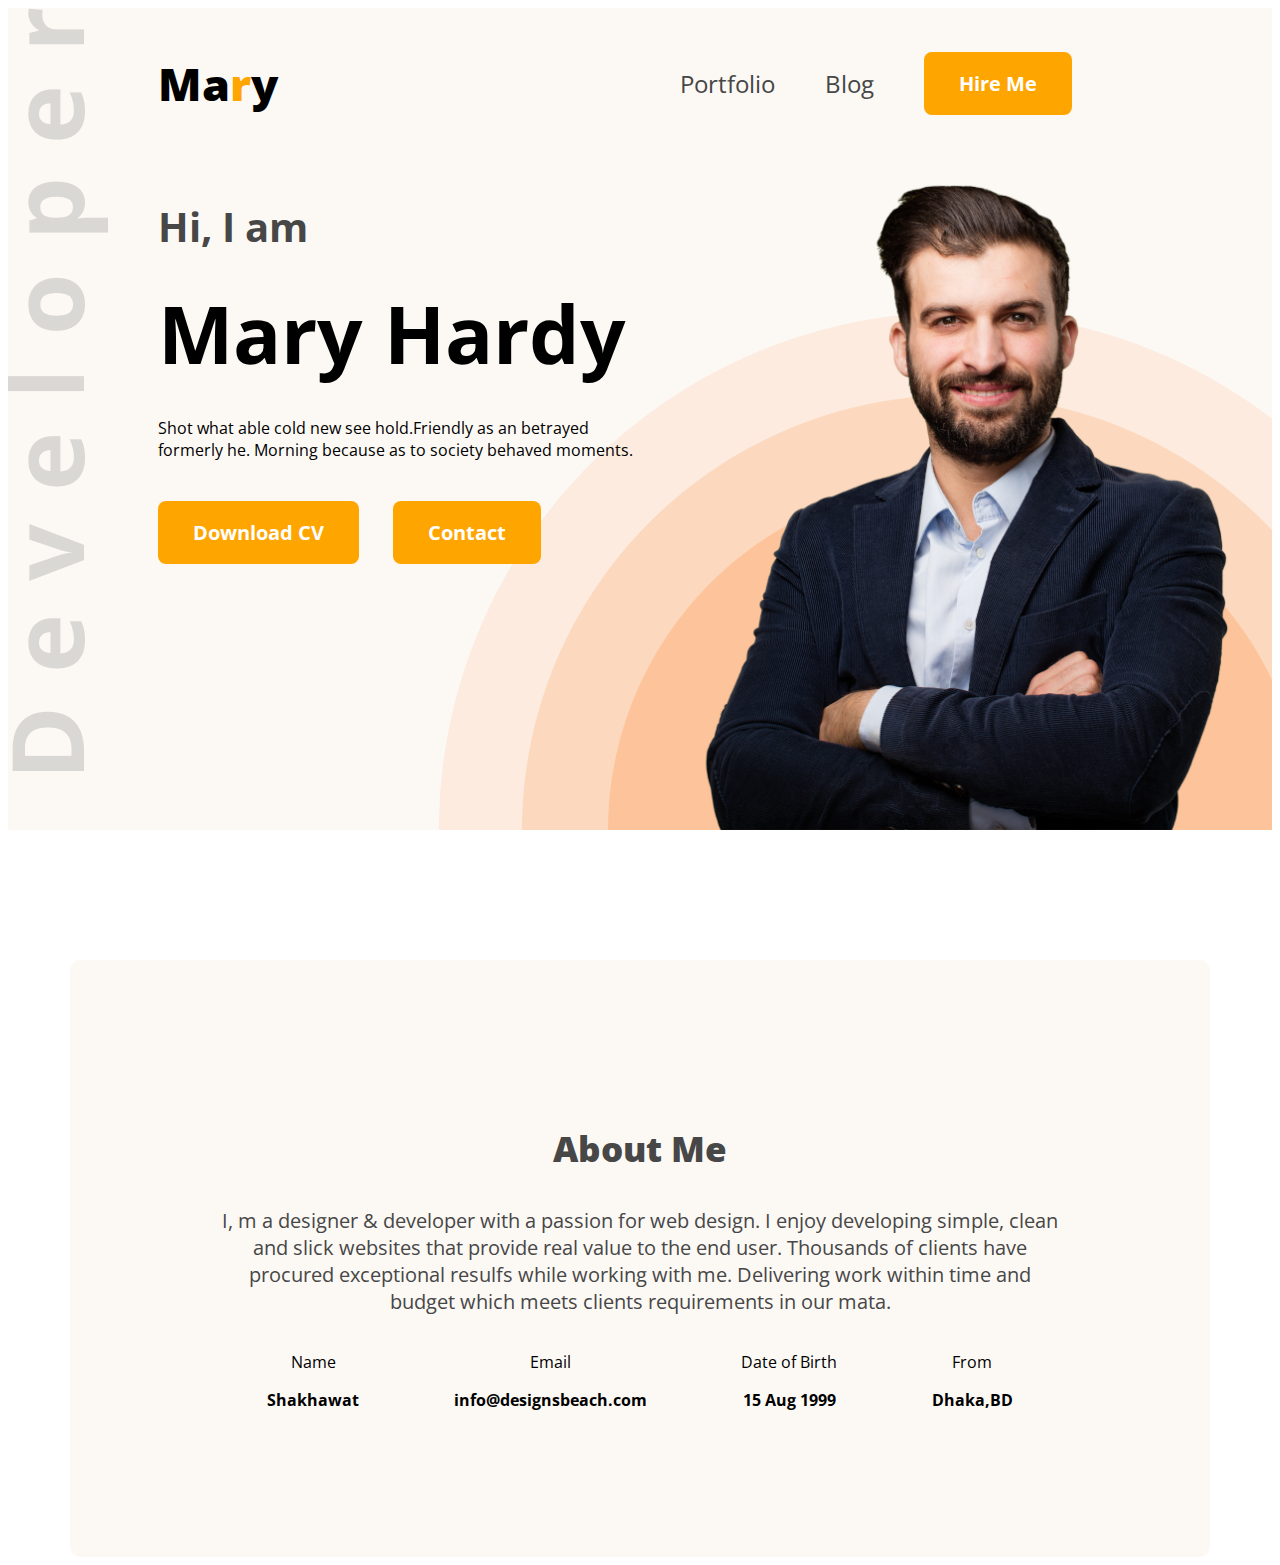
==== index2.html @ ee1c8a88 "new file" ====
<!DOCTYPE html>
<html lang="en">
<head>
    <meta charset="UTF-8">
    <meta name="viewport" content="width=device-width, initial-scale=1.0">
    <title>Web Portfolio</title>
    <link rel="stylesheet" href="portfolio.css">
</head>
<body>
    <header class="header section-background">
             <nav>
                <h3 class="nav-titile">Ma<span class="style-text">r</span>y</h3>
                <ul>
                <li><a class="dark-2" href="">Portfolio</a></li>
                <li><a class="dark-2" href="">Blog</a></li>
                <li><a href=""><button class="btn-orange">Hire Me</button></a></li>
                </ul>
             </nav>
             <div class="banner">
                <div class="banner-content">
                    <h3 class="greetings dark-2">Hi, I  am</h3>
                    <h1 class="title">Mary Hardy</h1>
                    <p class="description">Shot what able cold new see hold.Friendly as an betrayed formerly he. Morning because as to society behaved moments.</p>
                    <button class="btn-orange btn-gap">Download CV</button>
                    <button class="btn-orange btn-gap">Contact</button>
                </div>
                <img class="banner-image" src="images/hardy.png" alt="">
             </div>
    </header>
    <main>
        <section class="about section-background">
            <h3 class="section-title">About Me</h3>
            <p class="section-paragraph">I, m a designer & developer with a passion for web design. I enjoy developing simple, clean and slick websites that provide real value to the end user. Thousands of clients have procured exceptional resulfs while working with me. Delivering work within time and budget which meets clients requirements in our mata.</p>
            <div class="about-items">
                <div class="about-item">
                    <p class="about-title">Name</p>
                    <p class="about-description">Shakhawat</p>
                </div>
                <div class="about-item">
                    <p class="about-title">Email</p>
                    <p class="about-description">info@designsbeach.com</p>
                </div>
                <div class="about-item">
                    <p class="about-title">Date of Birth</p>
                    <p class="about-description">15 Aug 1999</p>
                </div>
                <div class="about-item">
                    <p class="about-title">From</p>
                    <p class="about-description">Dhaka,BD</p>
                </div>
            </div>
        </section>
    </main>
    <footer>

    </footer>
</body>
</html>
---- portfolio.css ----
@import url('https://fonts.googleapis.com/css2?family=Open+Sans:ital,wght@0,300..800;1,300..800&family=Poppins:ital,wght@0,100;0,200;0,300;0,400;0,500;0,600;0,700;0,800;0,900;1,100;1,200;1,300;1,400;1,500;1,600;1,700;1,800;1,900&display=swap');
/* open sans font */

*{
    font-family: open sans;
}
/* Shared styles */
.section-background{
    background-color: rgb(252, 249, 245);
}


.dark-2{
    color: #474747;
}
.section-title{
    font-size: 35px;
    font-weight: 800;
    color: #474747;
}

.section-paragraph{
    font-size: 20px;
    color: #474747;
}

.btn-orange{
    background-color: orange;
    color: white;
    font-size: 20px;
    font-weight: 700;
    cursor: pointer;
    padding: 18px 35px;
    border-radius: 8px;
    border: none;
}

.btn-gap{
    margin-right: 30px;
}

/* header section */

.header{
    background-image: url(images/developer.png), url(images/header_bg.png);
    background-repeat: no-repeat;
    background-position: top left, bottom right;
}

nav{
    display: flex;
    align-items: center;
    justify-content: space-between;
    margin: 0px 150px;
}


h3{
    font-weight: 800;
    font-size: 45px;
}
.style-text{
    color: orange;
}

nav ul{
    display: flex;
    align-items: center;
}

nav ul li{
    list-style: none;
    font-size: 24px;
    margin-right: 50px;
}

nav ul li a{
    text-decoration: none;
}

/* Banner Styles */

.greetings{
    font-size: 40px;
    font-weight: 700;
    margin-bottom: -30px;
}

.banner{
    display: flex;
    justify-content: space-between;
    margin: 0px 35px 0 150px;
}

.banner .title{
    font-weight: bold;
    font-size: 80px;
    margin-bottom: 30px;
}

.banner .description{
    max-width: 580px;
    margin-bottom: 40px;
}

.banner-image{
    width: 580px;
}

/* main section */

main{
    max-width: 1140px;
    margin: 0 auto;
}

.about{
    border-radius: 10px;
    padding: 130px 150px;
    text-align: center;
    margin-top: 130px;
}

.about-items{
    display: flex;
    justify-content: space-around;
}

.about-description{
    font-weight: 700;
}
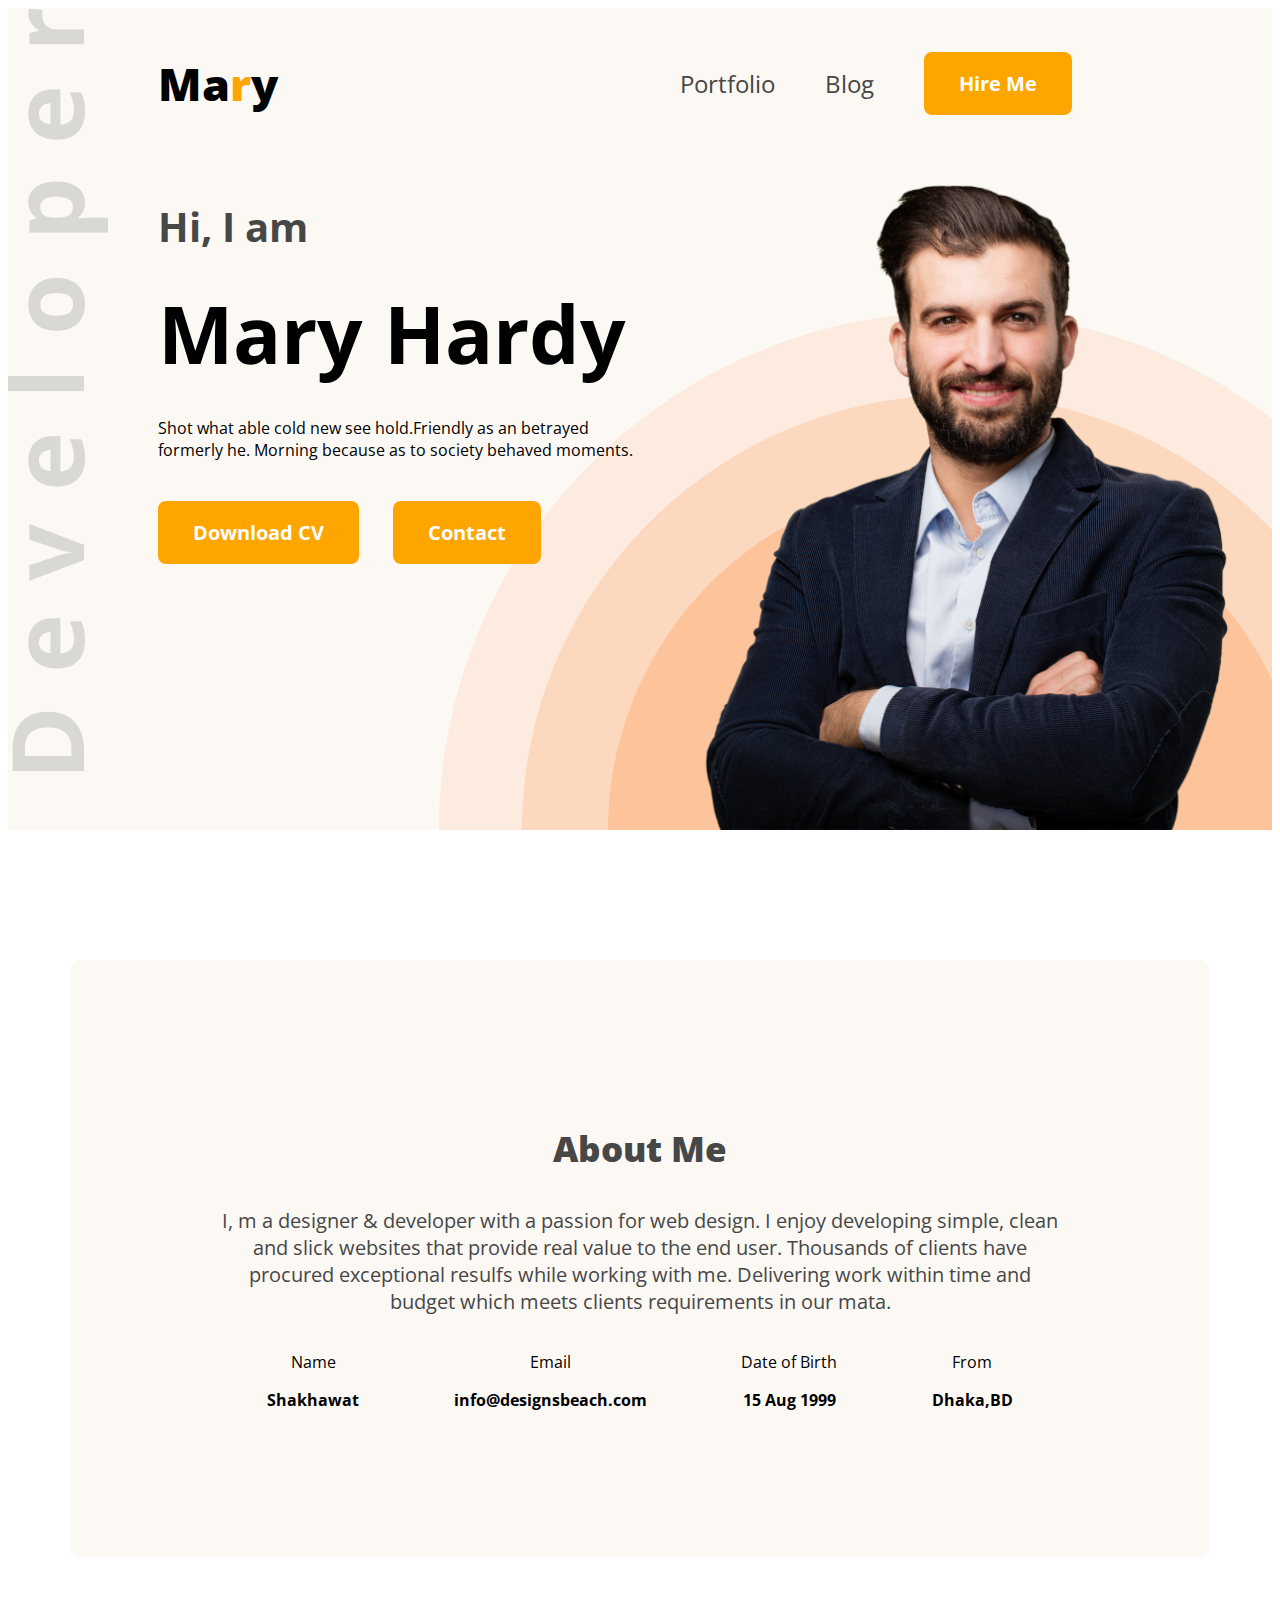
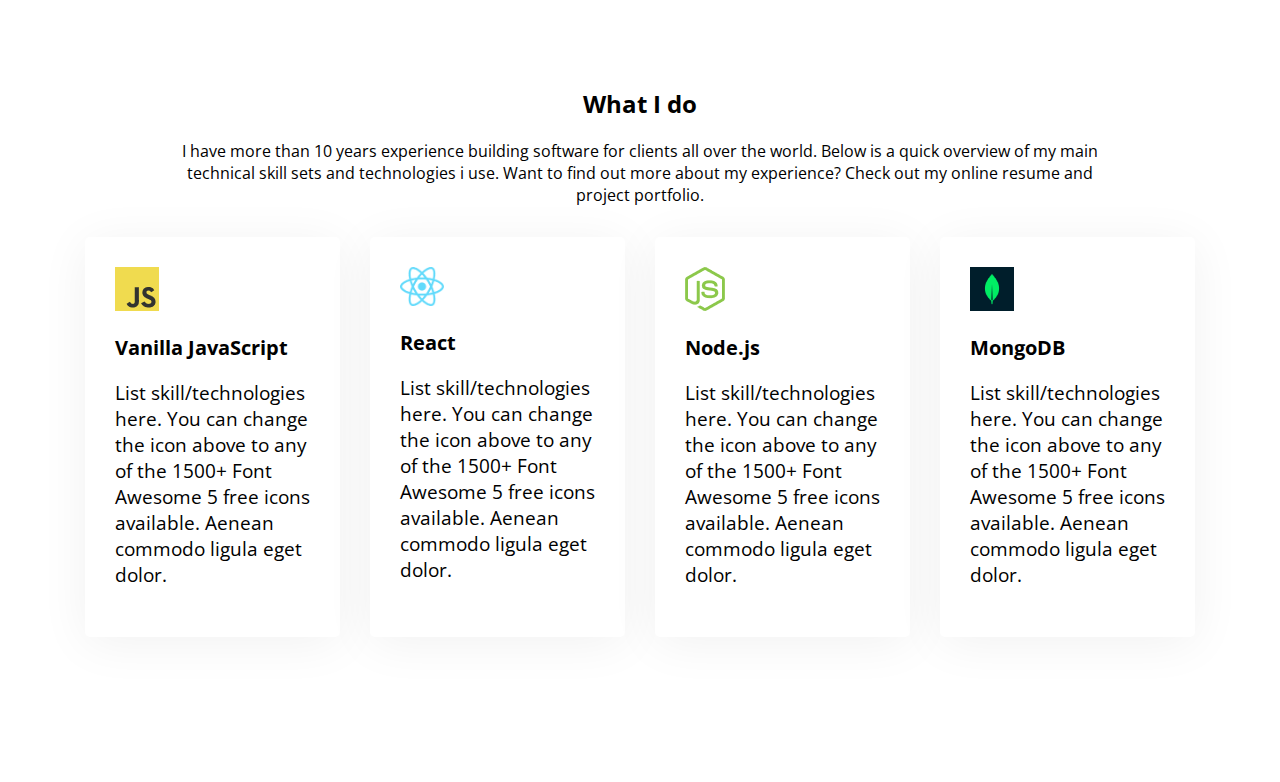
==== commit d6fbf869: "updated work" ====
--- a/index2.html
+++ b/index2.html
@@ -50,6 +50,33 @@
                 </div>
             </div>
         </section>
+        <section class="what-i-do">
+            <h2>What I do</h2>
+            <div class="do-description"><p>I have more than 10 years experience building software for clients all over the world. Below is a quick overview of my main technical skill sets and technologies i use. Want to find out more about my experience? Check out my online resume and project portfolio.</p></div>
+            <div class="card-container">
+                <div class="card">
+                    <img class="card-image" src="images/icons/js.png" alt="">
+                    <h2 class="card-title">Vanilla JavaScript</h2>
+                    <p class="card-description">List skill/technologies here. You can change the icon above to any of the 1500+ Font Awesome 5 free icons available. Aenean commodo ligula eget dolor.</p>
+                </div>
+                <div class="card">
+                    <img class="card-image" src="images/icons/react.png" alt="">
+                    <h2 class="card-title">React</h2>
+                    <p class="card-description">List skill/technologies here. You can change the icon above to any of the 1500+ Font Awesome 5 free icons available. Aenean commodo ligula eget dolor.</p>
+                </div>
+                <div class="card">
+                    <img class="card-image" src="images/icons/nodejs.png" alt="">
+                    <h2 class="card-title">Node.js</h2>
+                    <p class="card-description">List skill/technologies here. You can change the icon above to any of the 1500+ Font Awesome 5 free icons available. Aenean commodo ligula eget dolor.</p>
+                </div>
+                <div class="card">
+                    <img class="card-image" src="images/icons/mongo.png" alt="">
+                    <h2 class="card-title">MongoDB</h2>
+                    <p class="card-description">List skill/technologies here. You can change the icon above to any of the 1500+ Font Awesome 5 free icons available. Aenean commodo ligula eget dolor.</p>
+                </div>
+
+            </div>
+        </section>
     </main>
     <footer>
 
--- a/portfolio.css
+++ b/portfolio.css
@@ -37,6 +37,28 @@
 
 .btn-gap{
     margin-right: 30px;
+}
+
+.card-image{
+    max-width: 44px;
+}
+
+.card-title{
+    font-size: 20px;
+    font-weight: 700;
+}
+.card-container{
+    display: flex;
+}
+.card-container .card{
+    max-width: 267px;
+    font-size: 19px;
+    border-radius: 5px;
+    box-shadow: 0px 6px 50px 0px rgba(0, 0, 0, 0.06);
+    background: rgb(255, 255, 255);
+    margin: 15px;
+    padding: 30px;
+    text-align: left;
 }
 
 /* header section */
@@ -128,4 +150,16 @@
 
 .about-description{
     font-weight: 700;
+}
+
+
+/* What I do section */
+
+.what-i-do{
+    text-align: center;
+    margin: 130px 0;
+}
+
+.do-description{
+    margin: 0 110px;
 }